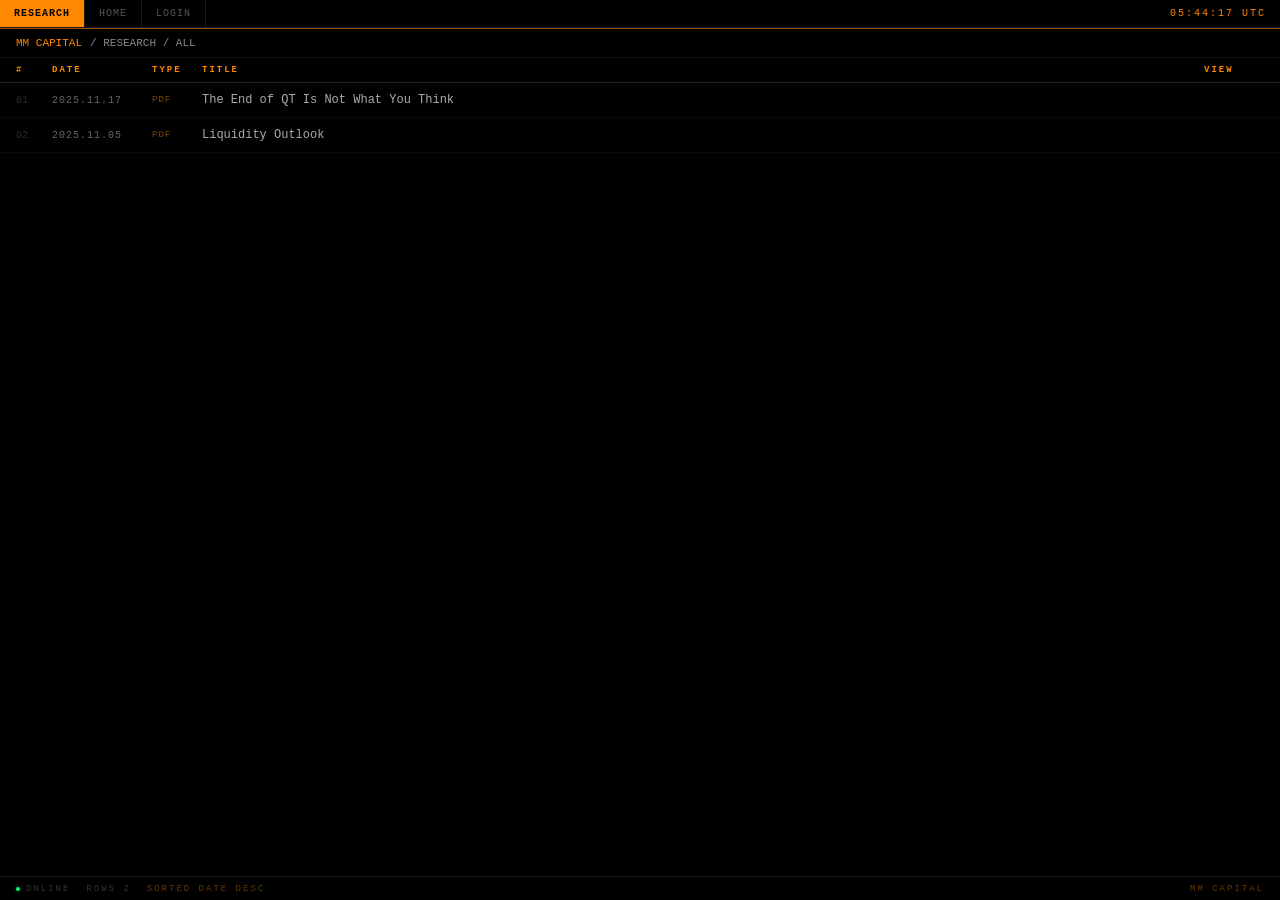
==== research/index.html @ a6ef38ac "Fix live candle gaps + redesign research/login pages Gap fix: new candles now open at previous candl" ====
<!DOCTYPE html>
<html lang="en">
<head>
<meta charset="UTF-8">
<meta name="viewport" content="width=device-width, initial-scale=1.0">
<title>Research – MM CAPITAL</title>
<style>
    * { margin: 0; padding: 0; box-sizing: border-box; }

    body {
        background: #000;
        color: #c5c8c6;
        font-family: 'SF Mono', 'Fira Code', 'Cascadia Code', 'Courier New', monospace;
        min-height: 100vh;
        display: flex;
        flex-direction: column;
        font-size: 12px;
    }

    /* ── Function strip ───────────────────────────────────────── */
    .fn {
        display: flex;
        align-items: stretch;
        border-bottom: 1px solid #1a1a1a;
        height: 28px;
        flex-shrink: 0;
    }

    .fn-item {
        display: inline-flex;
        align-items: center;
        padding: 0 14px;
        font-size: 10px;
        letter-spacing: 1px;
        color: #555;
        text-decoration: none;
        border-right: 1px solid #1a1a1a;
        transition: background 0.1s, color 0.1s;
        cursor: pointer;
    }

    .fn-item:hover {
        background: #111;
        color: #ff8800;
    }

    .fn-item.active {
        background: #ff8800;
        color: #000;
        font-weight: 700;
    }

    .fn-fill { flex: 1; border-right: none; }

    .fn-clock {
        display: inline-flex;
        align-items: center;
        padding: 0 14px;
        font-size: 10px;
        letter-spacing: 2px;
        color: #ff8800;
    }

    /* ── Amber rule ───────────────────────────────────────────── */
    .rule {
        height: 1px;
        background: #ff8800;
        opacity: 0.6;
    }

    /* ── Command line ─────────────────────────────────────────── */
    .cmd {
        padding: 8px 16px;
        font-size: 11px;
        color: #555;
        border-bottom: 1px solid #111;
        display: flex;
        align-items: center;
        gap: 8px;
    }

    .cmd .prompt { color: #ff8800; }
    .cmd .path { color: #888; }

    /* ── Table ─────────────────────────────────────────────────── */
    .tbl {
        flex: 1;
        overflow-y: auto;
    }

    .tbl-head {
        display: grid;
        grid-template-columns: 36px 100px 50px 1fr 60px;
        padding: 0 16px;
        border-bottom: 1px solid #222;
        position: sticky;
        top: 0;
        background: #000;
        z-index: 2;
    }

    .tbl-head span {
        padding: 7px 0;
        font-size: 9px;
        font-weight: 600;
        letter-spacing: 2px;
        color: #ff8800;
    }

    .tbl-row {
        display: grid;
        grid-template-columns: 36px 100px 50px 1fr 60px;
        padding: 0 16px;
        border-bottom: 1px solid #0a0a0a;
        text-decoration: none;
        color: inherit;
        transition: background 0.1s;
    }

    .tbl-row:hover {
        background: #0a0a00;
    }

    .tbl-row:hover .r-title { color: #fff; }
    .tbl-row:hover .r-open { opacity: 1; }

    .tbl-row span {
        padding: 10px 0;
        display: flex;
        align-items: center;
    }

    .r-idx {
        font-size: 10px;
        color: #2a2a2a;
    }

    .r-date {
        font-size: 10px;
        letter-spacing: 1px;
        color: #666;
    }

    .r-type {
        font-size: 9px;
        letter-spacing: 1px;
        color: #ff8800;
        opacity: 0.5;
    }

    .r-title {
        font-size: 12px;
        color: #aaa;
        transition: color 0.15s;
    }

    .r-open {
        font-size: 9px;
        letter-spacing: 1px;
        color: #00ff66;
        opacity: 0;
        transition: opacity 0.15s;
        justify-content: flex-end;
    }

    /* ── Bottom bar ───────────────────────────────────────────── */
    .bot {
        display: flex;
        align-items: center;
        height: 24px;
        border-top: 1px solid #1a1a1a;
        padding: 0 16px;
        gap: 16px;
        flex-shrink: 0;
    }

    .bot span {
        font-size: 9px;
        letter-spacing: 2px;
        color: #333;
    }

    .bot .dot {
        display: inline-block;
        width: 4px;
        height: 4px;
        border-radius: 50%;
        background: #00ff66;
        margin-right: 6px;
        box-shadow: 0 0 4px rgba(0,255,100,0.4);
    }

    .bot .amber { color: #ff8800; opacity: 0.4; }
    .bot-fill { flex: 1; }

    /* ── Responsive ────────────────────────────────────────────── */
    @media (max-width: 600px) {
        .tbl-head, .tbl-row {
            grid-template-columns: 36px 80px 1fr;
        }
        .tbl-head span:nth-child(3),
        .tbl-head span:nth-child(5),
        .tbl-row span:nth-child(3),
        .tbl-row span:nth-child(5) {
            display: none;
        }
    }
</style>
</head>
<body>

<div class="fn">
    <span class="fn-item active">RESEARCH</span>
    <a class="fn-item" href="../">HOME</a>
    <a class="fn-item" href="../login.html">LOGIN</a>
    <span class="fn-item fn-fill"></span>
    <span class="fn-clock" id="clock">00:00:00</span>
</div>
<div class="rule"></div>

<div class="cmd">
    <span class="prompt">MM CAPITAL</span>
    <span class="path">/ RESEARCH / ALL</span>
</div>

<div class="tbl">
    <div class="tbl-head">
        <span>#</span>
        <span>DATE</span>
        <span>TYPE</span>
        <span>TITLE</span>
        <span style="justify-content:flex-end">VIEW</span>
    </div>
    <a class="tbl-row" href="end-of-qt-nov-2025.pdf" target="_blank">
        <span class="r-idx">01</span>
        <span class="r-date">2025.11.17</span>
        <span class="r-type">PDF</span>
        <span class="r-title">The End of QT Is Not What You Think</span>
        <span class="r-open">&rarr;</span>
    </a>
    <a class="tbl-row" href="liquidity-outlook-nov-2025.pdf" target="_blank">
        <span class="r-idx">02</span>
        <span class="r-date">2025.11.05</span>
        <span class="r-type">PDF</span>
        <span class="r-title">Liquidity Outlook</span>
        <span class="r-open">&rarr;</span>
    </a>
</div>

<div class="bot">
    <span><span class="dot"></span>ONLINE</span>
    <span>ROWS 2</span>
    <span class="amber">SORTED DATE DESC</span>
    <span class="bot-fill"></span>
    <span class="amber">MM CAPITAL</span>
</div>

<script>
    function tick() {
        var n = new Date();
        document.getElementById('clock').textContent =
            String(n.getUTCHours()).padStart(2,'0') + ':' +
            String(n.getUTCMinutes()).padStart(2,'0') + ':' +
            String(n.getUTCSeconds()).padStart(2,'0') + ' UTC';
    }
    tick(); setInterval(tick, 1000);
</script>

</body>
</html>
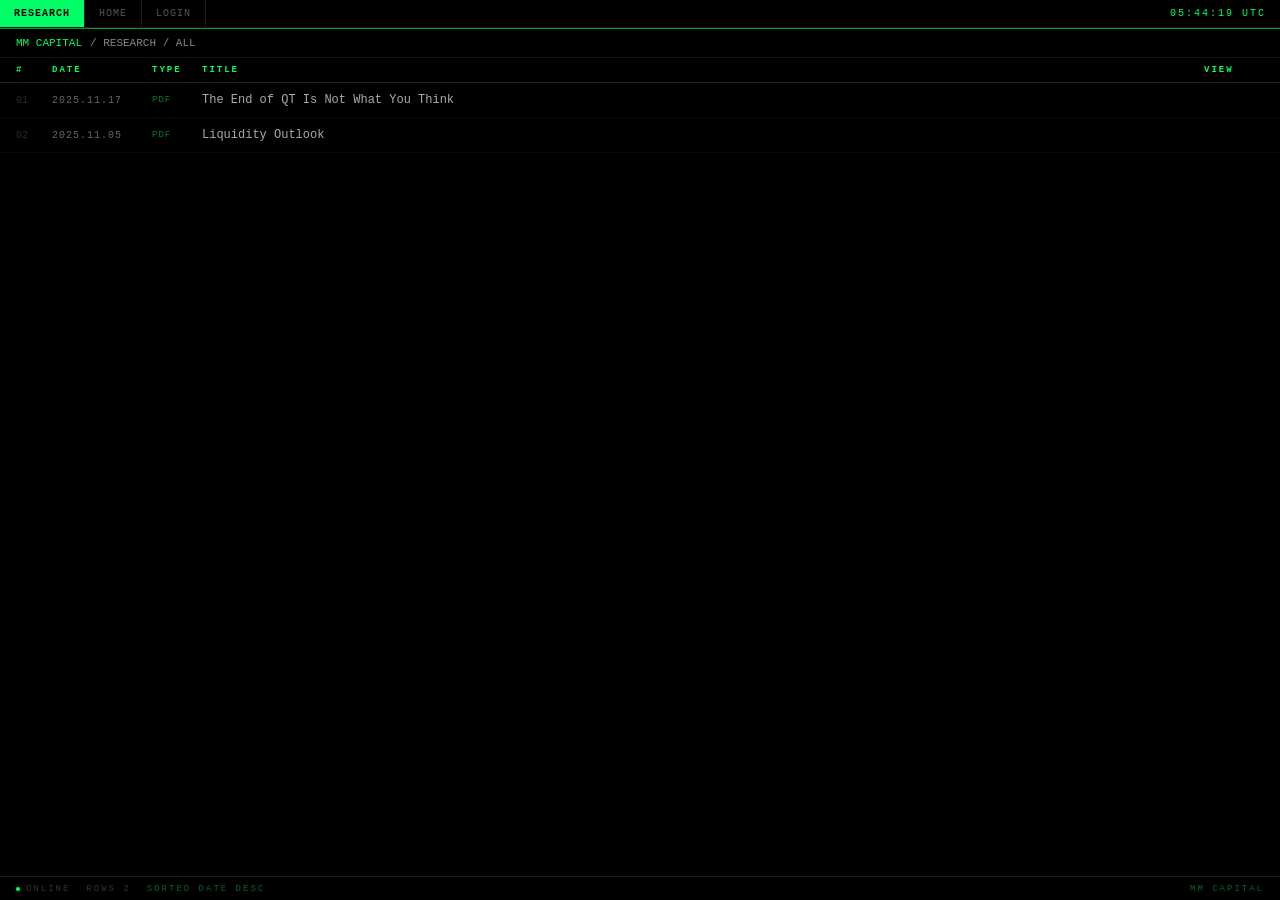
==== commit 647f5353: "Green accent color, boot animation on login, email field - Swap all amber/orange accents to green (#" ====
--- a/research/index.html
+++ b/research/index.html
@@ -17,7 +17,6 @@
         font-size: 12px;
     }
 
-    /* ── Function strip ───────────────────────────────────────── */
     .fn {
         display: flex;
         align-items: stretch;
@@ -41,11 +40,11 @@
 
     .fn-item:hover {
         background: #111;
-        color: #ff8800;
+        color: #00ff66;
     }
 
     .fn-item.active {
-        background: #ff8800;
+        background: #00ff66;
         color: #000;
         font-weight: 700;
     }
@@ -58,17 +57,15 @@
         padding: 0 14px;
         font-size: 10px;
         letter-spacing: 2px;
-        color: #ff8800;
-    }
-
-    /* ── Amber rule ───────────────────────────────────────────── */
+        color: #00ff66;
+    }
+
     .rule {
         height: 1px;
-        background: #ff8800;
+        background: #00ff66;
         opacity: 0.6;
     }
 
-    /* ── Command line ─────────────────────────────────────────── */
     .cmd {
         padding: 8px 16px;
         font-size: 11px;
@@ -79,10 +76,9 @@
         gap: 8px;
     }
 
-    .cmd .prompt { color: #ff8800; }
+    .cmd .prompt { color: #00ff66; }
     .cmd .path { color: #888; }
 
-    /* ── Table ─────────────────────────────────────────────────── */
     .tbl {
         flex: 1;
         overflow-y: auto;
@@ -104,7 +100,7 @@
         font-size: 9px;
         font-weight: 600;
         letter-spacing: 2px;
-        color: #ff8800;
+        color: #00ff66;
     }
 
     .tbl-row {
@@ -118,7 +114,7 @@
     }
 
     .tbl-row:hover {
-        background: #0a0a00;
+        background: #001a00;
     }
 
     .tbl-row:hover .r-title { color: #fff; }
@@ -130,40 +126,12 @@
         align-items: center;
     }
 
-    .r-idx {
-        font-size: 10px;
-        color: #2a2a2a;
-    }
-
-    .r-date {
-        font-size: 10px;
-        letter-spacing: 1px;
-        color: #666;
-    }
-
-    .r-type {
-        font-size: 9px;
-        letter-spacing: 1px;
-        color: #ff8800;
-        opacity: 0.5;
-    }
-
-    .r-title {
-        font-size: 12px;
-        color: #aaa;
-        transition: color 0.15s;
-    }
-
-    .r-open {
-        font-size: 9px;
-        letter-spacing: 1px;
-        color: #00ff66;
-        opacity: 0;
-        transition: opacity 0.15s;
-        justify-content: flex-end;
-    }
-
-    /* ── Bottom bar ───────────────────────────────────────────── */
+    .r-idx { font-size: 10px; color: #2a2a2a; }
+    .r-date { font-size: 10px; letter-spacing: 1px; color: #666; }
+    .r-type { font-size: 9px; letter-spacing: 1px; color: #00ff66; opacity: 0.5; }
+    .r-title { font-size: 12px; color: #aaa; transition: color 0.15s; }
+    .r-open { font-size: 9px; letter-spacing: 1px; color: #00ff66; opacity: 0; transition: opacity 0.15s; justify-content: flex-end; }
+
     .bot {
         display: flex;
         align-items: center;
@@ -174,11 +142,7 @@
         flex-shrink: 0;
     }
 
-    .bot span {
-        font-size: 9px;
-        letter-spacing: 2px;
-        color: #333;
-    }
+    .bot span { font-size: 9px; letter-spacing: 2px; color: #333; }
 
     .bot .dot {
         display: inline-block;
@@ -190,10 +154,9 @@
         box-shadow: 0 0 4px rgba(0,255,100,0.4);
     }
 
-    .bot .amber { color: #ff8800; opacity: 0.4; }
+    .bot .grn { color: #00ff66; opacity: 0.4; }
     .bot-fill { flex: 1; }
 
-    /* ── Responsive ────────────────────────────────────────────── */
     @media (max-width: 600px) {
         .tbl-head, .tbl-row {
             grid-template-columns: 36px 80px 1fr;
@@ -250,9 +213,9 @@
 <div class="bot">
     <span><span class="dot"></span>ONLINE</span>
     <span>ROWS 2</span>
-    <span class="amber">SORTED DATE DESC</span>
+    <span class="grn">SORTED DATE DESC</span>
     <span class="bot-fill"></span>
-    <span class="amber">MM CAPITAL</span>
+    <span class="grn">MM CAPITAL</span>
 </div>
 
 <script>
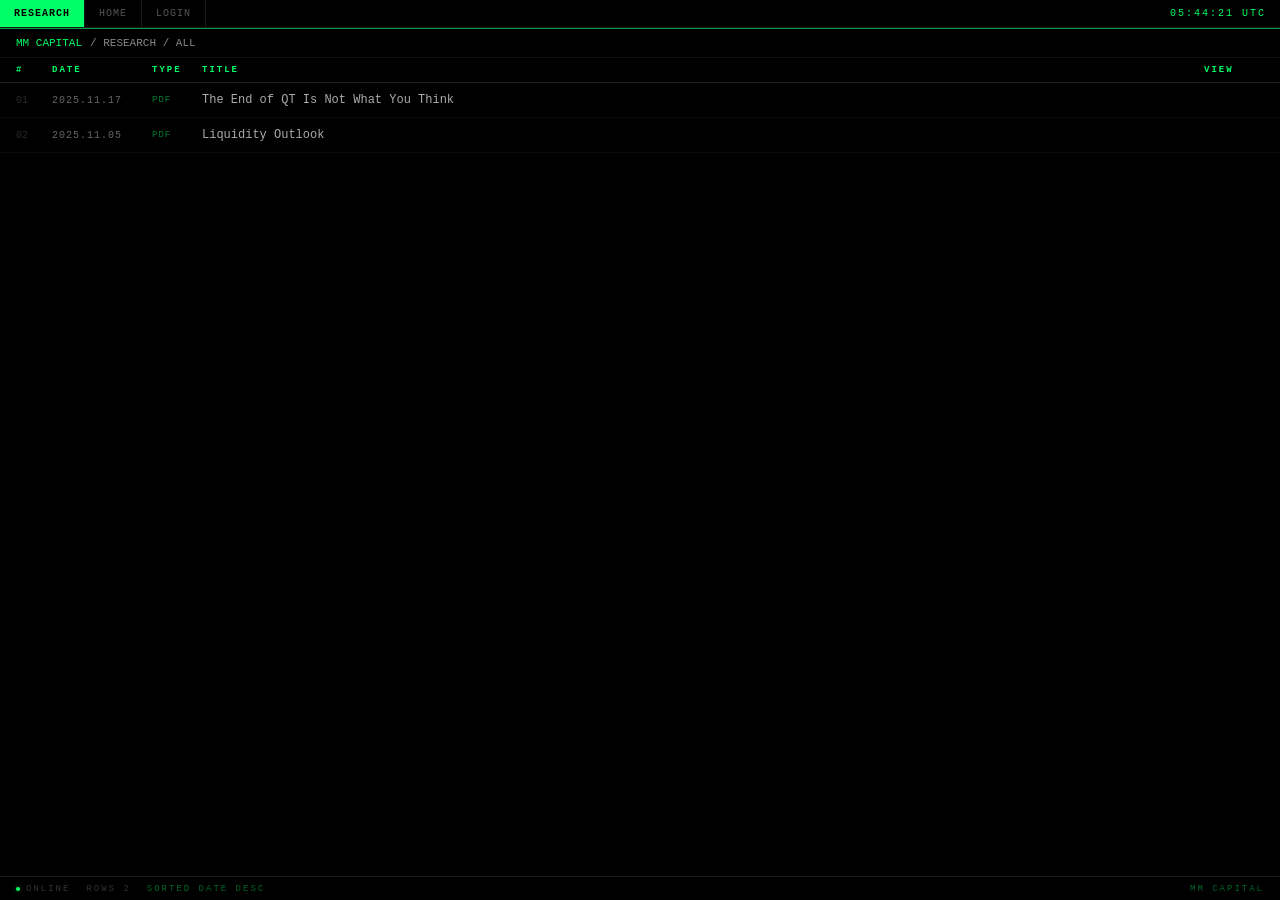
==== commit 29e5b902: "Add candlestick favicon — green bull + red bear candle SVG favicon with two trading candles (green a" ====
--- a/research/index.html
+++ b/research/index.html
@@ -4,6 +4,7 @@
 <meta charset="UTF-8">
 <meta name="viewport" content="width=device-width, initial-scale=1.0">
 <title>Research – MM CAPITAL</title>
+<link rel="icon" type="image/svg+xml" href="/favicon.svg">
 <style>
     * { margin: 0; padding: 0; box-sizing: border-box; }
 
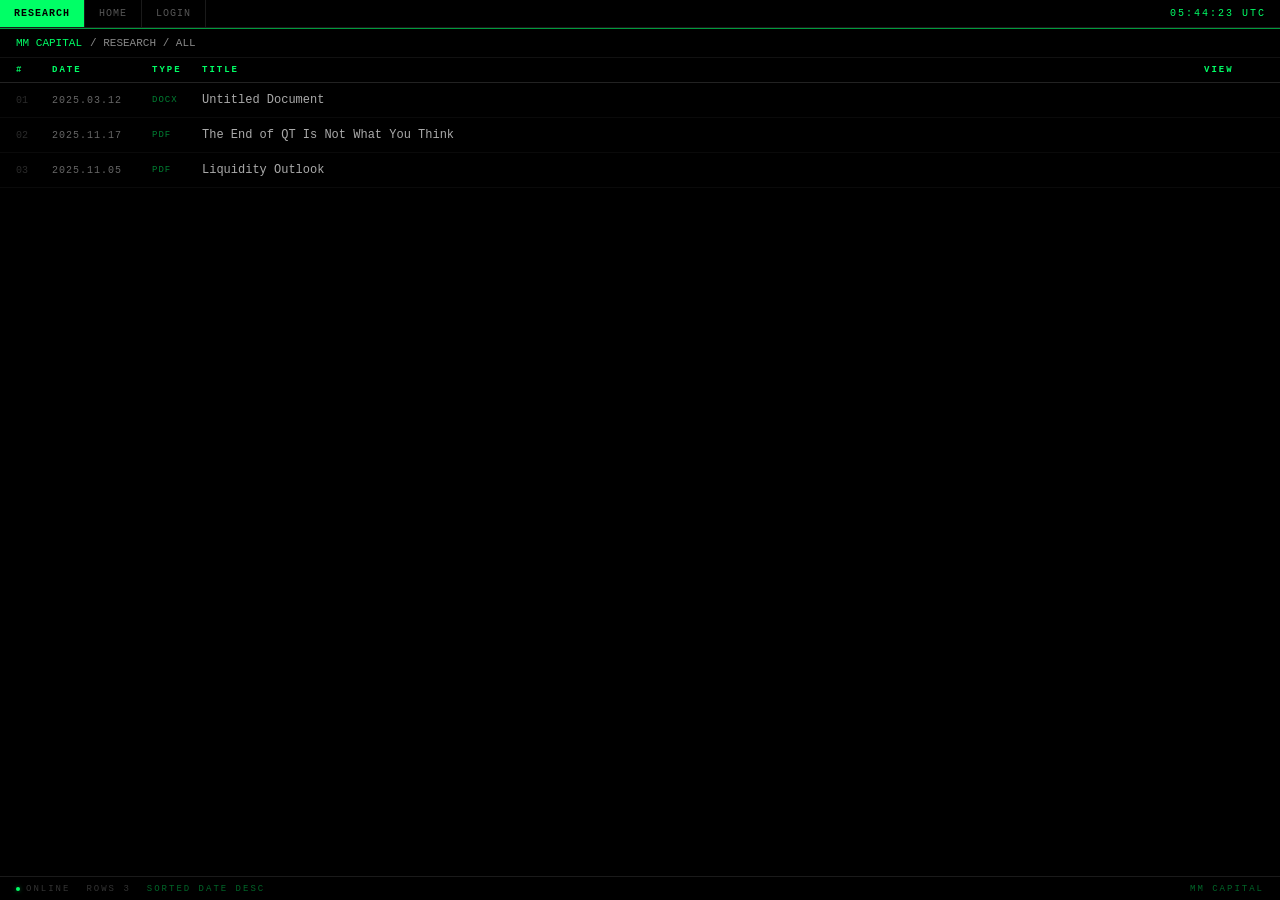
==== commit e06f8acc: "Add new research document (2025.03.12) Co-Authored-By: Claude Opus 4.6 <noreply@anthropic.com>" ====
--- a/research/index.html
+++ b/research/index.html
@@ -195,15 +195,22 @@
         <span>TITLE</span>
         <span style="justify-content:flex-end">VIEW</span>
     </div>
+    <a class="tbl-row" href="Untitled%20document-2.docx" target="_blank">
+        <span class="r-idx">01</span>
+        <span class="r-date">2025.03.12</span>
+        <span class="r-type">DOCX</span>
+        <span class="r-title">Untitled Document</span>
+        <span class="r-open">&rarr;</span>
+    </a>
     <a class="tbl-row" href="end-of-qt-nov-2025.pdf" target="_blank">
-        <span class="r-idx">01</span>
+        <span class="r-idx">02</span>
         <span class="r-date">2025.11.17</span>
         <span class="r-type">PDF</span>
         <span class="r-title">The End of QT Is Not What You Think</span>
         <span class="r-open">&rarr;</span>
     </a>
     <a class="tbl-row" href="liquidity-outlook-nov-2025.pdf" target="_blank">
-        <span class="r-idx">02</span>
+        <span class="r-idx">03</span>
         <span class="r-date">2025.11.05</span>
         <span class="r-type">PDF</span>
         <span class="r-title">Liquidity Outlook</span>
@@ -213,7 +220,7 @@
 
 <div class="bot">
     <span><span class="dot"></span>ONLINE</span>
-    <span>ROWS 2</span>
+    <span>ROWS 3</span>
     <span class="grn">SORTED DATE DESC</span>
     <span class="bot-fill"></span>
     <span class="grn">MM CAPITAL</span>
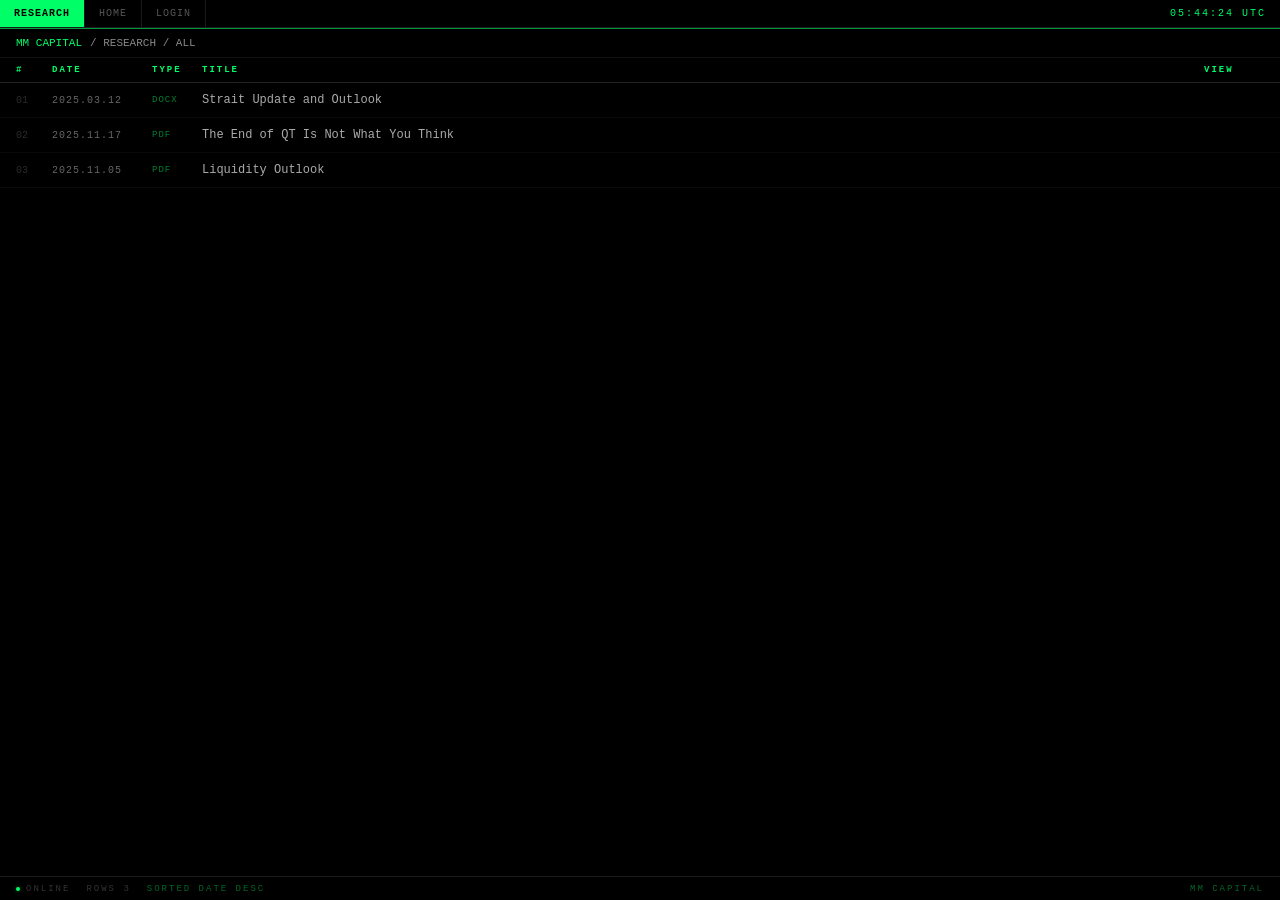
==== commit 5bbceed3: "Title research doc: Strait Update and Outlook Co-Authored-By: Claude Opus 4.6 <noreply@anthropic.com" ====
--- a/research/index.html
+++ b/research/index.html
@@ -199,7 +199,7 @@
         <span class="r-idx">01</span>
         <span class="r-date">2025.03.12</span>
         <span class="r-type">DOCX</span>
-        <span class="r-title">Untitled Document</span>
+        <span class="r-title">Strait Update and Outlook</span>
         <span class="r-open">&rarr;</span>
     </a>
     <a class="tbl-row" href="end-of-qt-nov-2025.pdf" target="_blank">
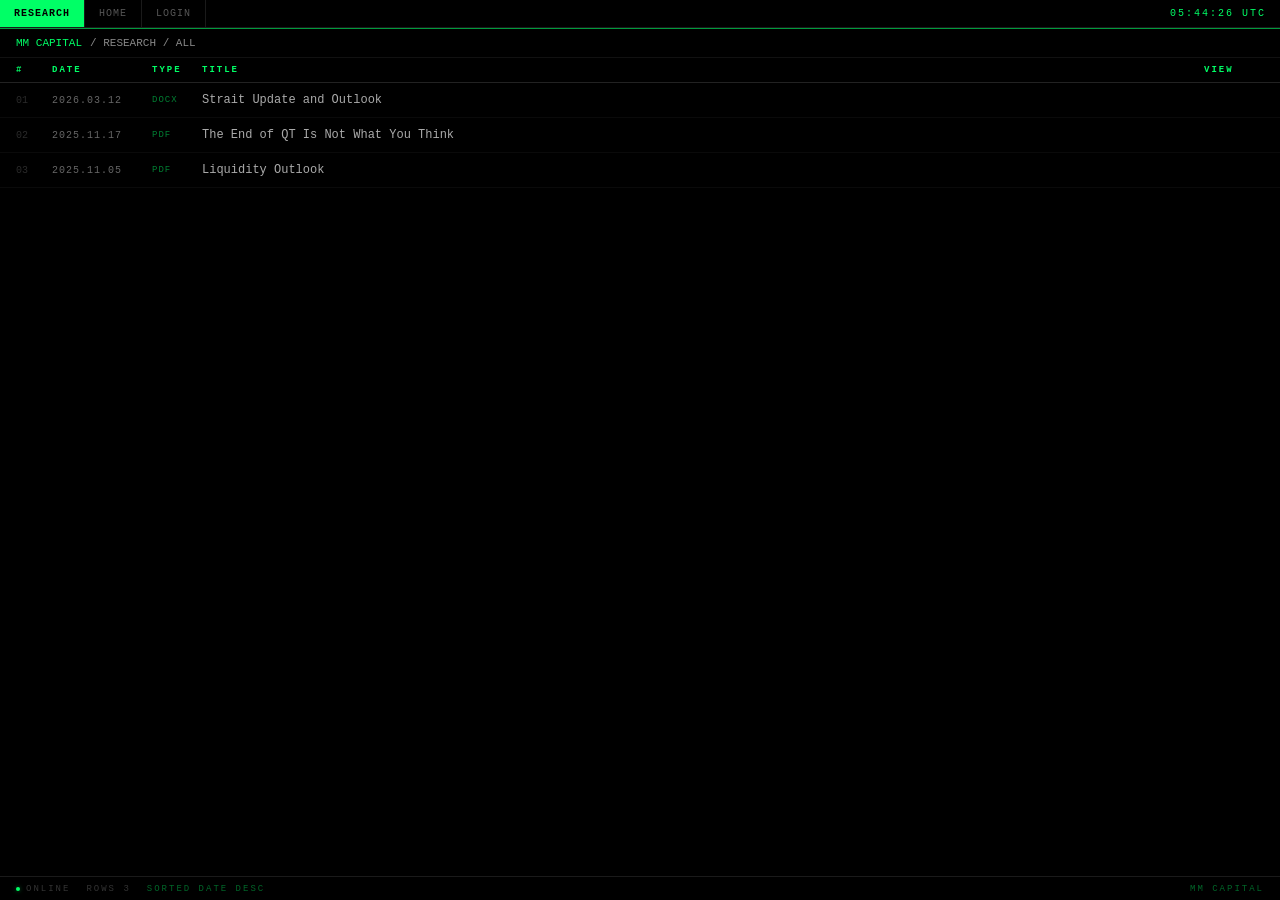
==== commit c4f7e564: "Fix date on Strait Update article: 2025 → 2026 Co-Authored-By: Claude Opus 4.6 <noreply@anthropic.co" ====
--- a/research/index.html
+++ b/research/index.html
@@ -197,7 +197,7 @@
     </div>
     <a class="tbl-row" href="Untitled%20document-2.docx" target="_blank">
         <span class="r-idx">01</span>
-        <span class="r-date">2025.03.12</span>
+        <span class="r-date">2026.03.12</span>
         <span class="r-type">DOCX</span>
         <span class="r-title">Strait Update and Outlook</span>
         <span class="r-open">&rarr;</span>
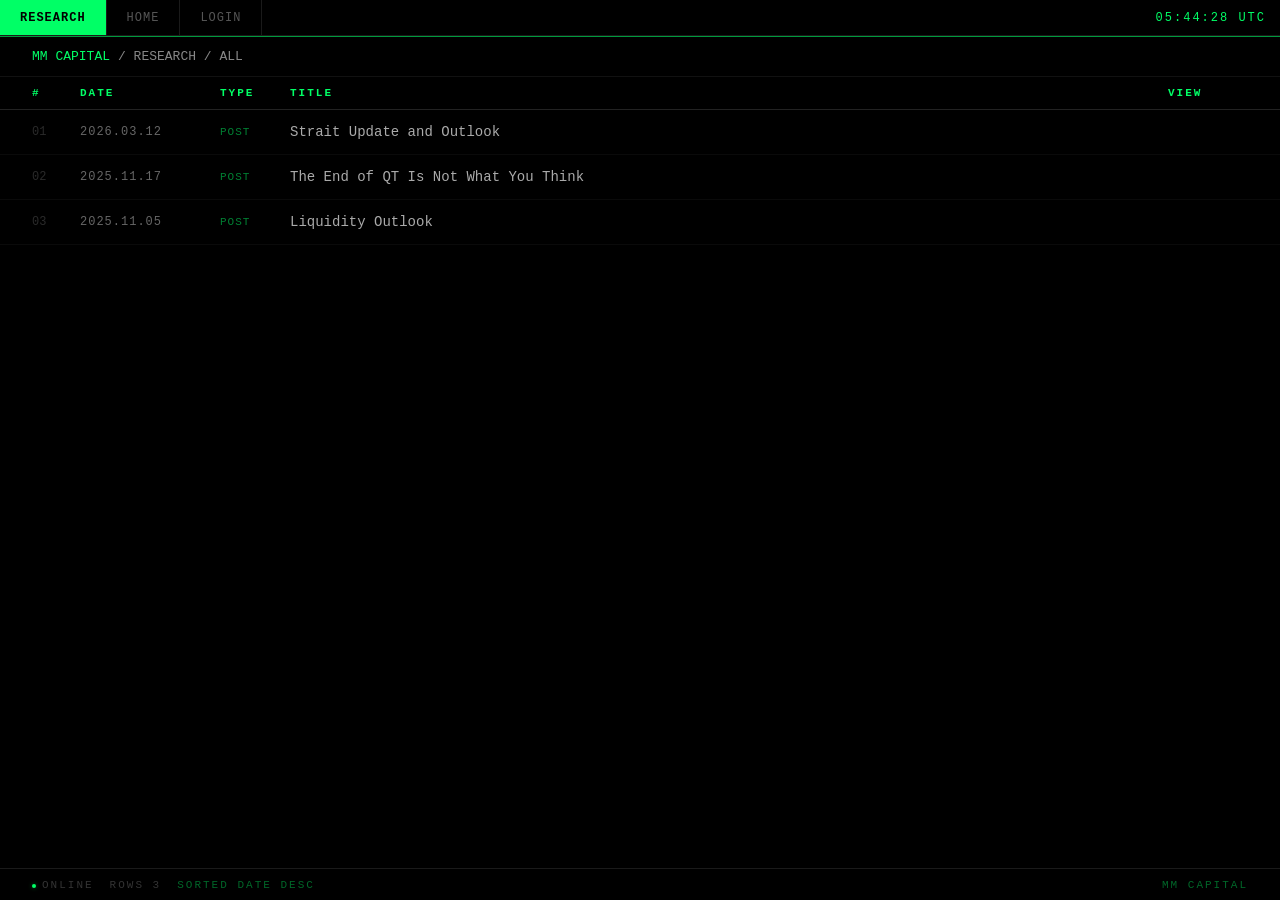
==== commit 510441dd: "Add blog-style research article pages with download and share buttons - Convert research posts from " ====
--- a/research/index.html
+++ b/research/index.html
@@ -169,6 +169,42 @@
             display: none;
         }
     }
+
+    @media (min-width: 1200px) {
+        body { font-size: 14px; }
+        .fn { height: 36px; }
+        .fn-item { padding: 0 20px; font-size: 12px; }
+        .fn-clock { font-size: 12px; }
+        .cmd { padding: 12px 32px; font-size: 13px; }
+        .tbl-head, .tbl-row { padding: 0 32px; grid-template-columns: 48px 140px 70px 1fr 80px; }
+        .tbl-head span { padding: 10px 0; font-size: 11px; }
+        .tbl-row span { padding: 14px 0; }
+        .r-idx { font-size: 12px; }
+        .r-date { font-size: 12px; }
+        .r-type { font-size: 11px; }
+        .r-title { font-size: 14px; }
+        .r-open { font-size: 11px; }
+        .bot { height: 32px; padding: 0 32px; }
+        .bot span { font-size: 11px; }
+    }
+
+    @media (min-width: 1600px) {
+        body { font-size: 15px; }
+        .fn { height: 40px; }
+        .fn-item { padding: 0 24px; font-size: 13px; }
+        .fn-clock { font-size: 13px; }
+        .cmd { padding: 14px 48px; font-size: 14px; }
+        .tbl-head, .tbl-row { padding: 0 48px; grid-template-columns: 56px 160px 80px 1fr 100px; }
+        .tbl-head span { padding: 12px 0; font-size: 12px; }
+        .tbl-row span { padding: 16px 0; }
+        .r-idx { font-size: 13px; }
+        .r-date { font-size: 13px; }
+        .r-type { font-size: 12px; }
+        .r-title { font-size: 15px; }
+        .r-open { font-size: 12px; }
+        .bot { height: 36px; padding: 0 48px; }
+        .bot span { font-size: 12px; }
+    }
 </style>
 </head>
 <body>
@@ -195,24 +231,24 @@
         <span>TITLE</span>
         <span style="justify-content:flex-end">VIEW</span>
     </div>
-    <a class="tbl-row" href="Untitled%20document-2.docx" target="_blank">
+    <a class="tbl-row" href="strait-update-mar-2026.html">
         <span class="r-idx">01</span>
         <span class="r-date">2026.03.12</span>
-        <span class="r-type">DOCX</span>
+        <span class="r-type">POST</span>
         <span class="r-title">Strait Update and Outlook</span>
         <span class="r-open">&rarr;</span>
     </a>
-    <a class="tbl-row" href="end-of-qt-nov-2025.pdf" target="_blank">
+    <a class="tbl-row" href="end-of-qt-nov-2025.html">
         <span class="r-idx">02</span>
         <span class="r-date">2025.11.17</span>
-        <span class="r-type">PDF</span>
+        <span class="r-type">POST</span>
         <span class="r-title">The End of QT Is Not What You Think</span>
         <span class="r-open">&rarr;</span>
     </a>
-    <a class="tbl-row" href="liquidity-outlook-nov-2025.pdf" target="_blank">
+    <a class="tbl-row" href="liquidity-outlook-nov-2025.html">
         <span class="r-idx">03</span>
         <span class="r-date">2025.11.05</span>
-        <span class="r-type">PDF</span>
+        <span class="r-type">POST</span>
         <span class="r-title">Liquidity Outlook</span>
         <span class="r-open">&rarr;</span>
     </a>
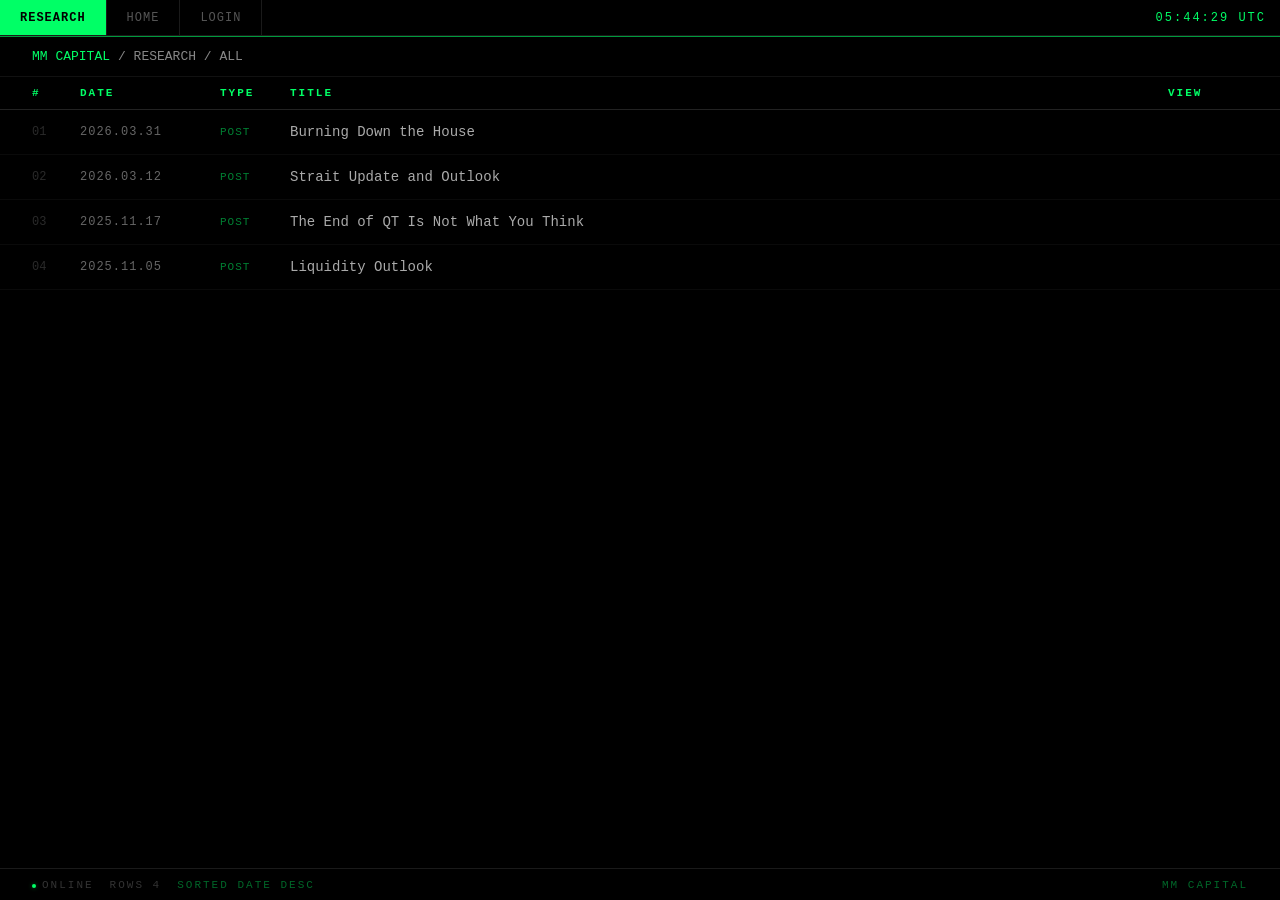
==== commit f9c4f054: "Add new research article: Burning Down the House Co-Authored-By: Claude Opus 4.6 (1M context) <norep" ====
--- a/research/index.html
+++ b/research/index.html
@@ -231,22 +231,29 @@
         <span>TITLE</span>
         <span style="justify-content:flex-end">VIEW</span>
     </div>
+    <a class="tbl-row" href="burning-down-the-house-mar-2026.html">
+        <span class="r-idx">01</span>
+        <span class="r-date">2026.03.31</span>
+        <span class="r-type">POST</span>
+        <span class="r-title">Burning Down the House</span>
+        <span class="r-open">&rarr;</span>
+    </a>
     <a class="tbl-row" href="strait-update-mar-2026.html">
-        <span class="r-idx">01</span>
+        <span class="r-idx">02</span>
         <span class="r-date">2026.03.12</span>
         <span class="r-type">POST</span>
         <span class="r-title">Strait Update and Outlook</span>
         <span class="r-open">&rarr;</span>
     </a>
     <a class="tbl-row" href="end-of-qt-nov-2025.html">
-        <span class="r-idx">02</span>
+        <span class="r-idx">03</span>
         <span class="r-date">2025.11.17</span>
         <span class="r-type">POST</span>
         <span class="r-title">The End of QT Is Not What You Think</span>
         <span class="r-open">&rarr;</span>
     </a>
     <a class="tbl-row" href="liquidity-outlook-nov-2025.html">
-        <span class="r-idx">03</span>
+        <span class="r-idx">04</span>
         <span class="r-date">2025.11.05</span>
         <span class="r-type">POST</span>
         <span class="r-title">Liquidity Outlook</span>
@@ -256,7 +263,7 @@
 
 <div class="bot">
     <span><span class="dot"></span>ONLINE</span>
-    <span>ROWS 3</span>
+    <span>ROWS 4</span>
     <span class="grn">SORTED DATE DESC</span>
     <span class="bot-fill"></span>
     <span class="grn">MM CAPITAL</span>
